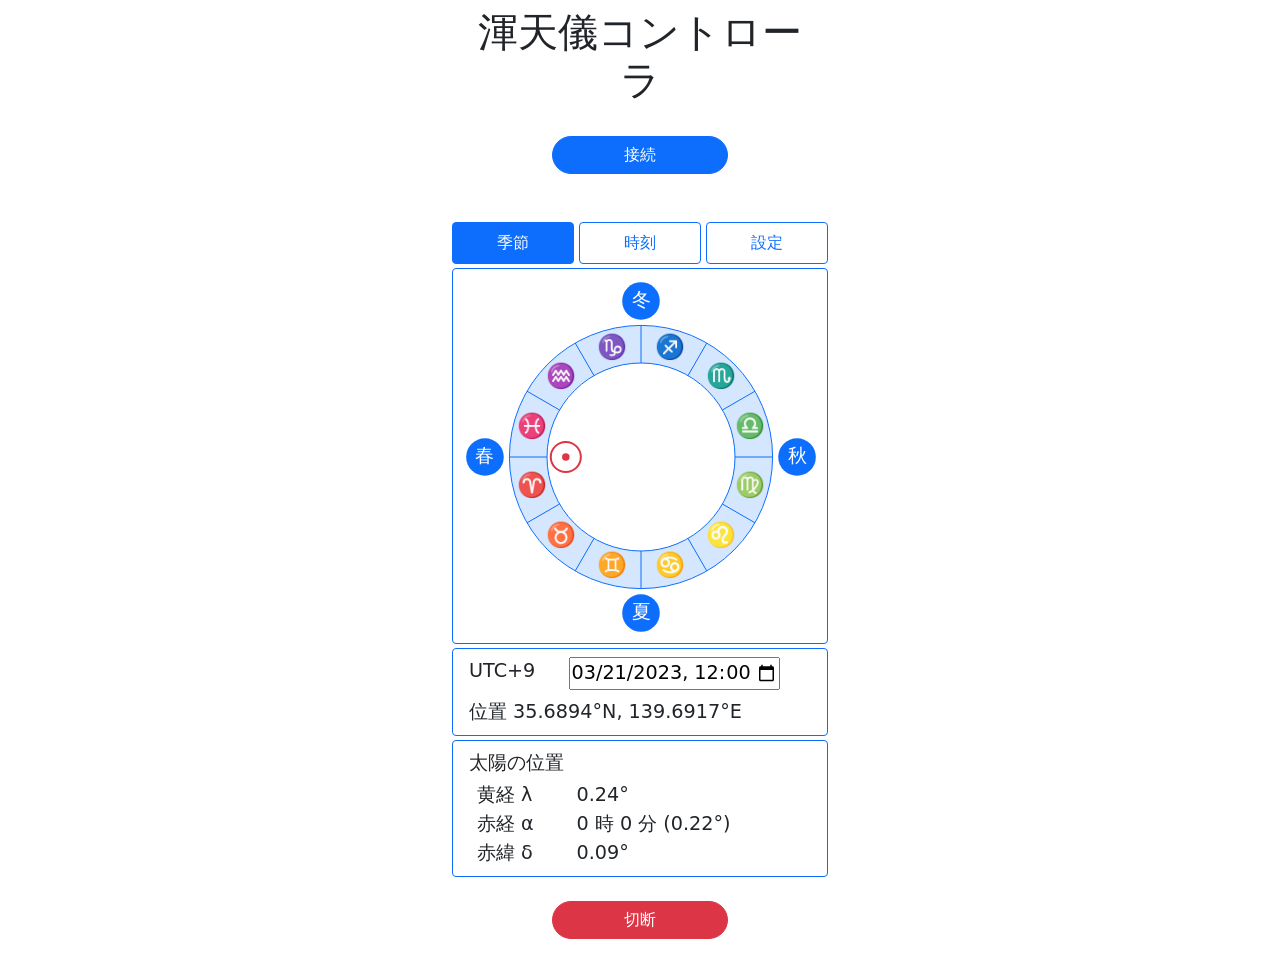
==== app/ArmillarySphereTool/index.html @ a565a13d "rename files" ====
<!doctype html>
<html>
  <head>
    <title>渾天儀コントローラ</title>
    <meta charset="utf-8">
    <meta http-equiv="X-UA-Compatible" content="IE=edge,chrome=1">
    <meta name="viewport" content="width=device-width, minimum-scale=1.0, initial-scale=1, user-scalable=yes">
    <link rel="stylesheet" href="css/bootstrap.min.css" />
    <link rel="stylesheet" href="css/mystyle.css" />
  </head>

  <body>
    <div class="container" style="max-width: 400px">
      <!-- (1) 接続画面 -->
      <div id="panel_connect">
        <div class="row m-2">
          <div class="col text-center"><h1>渾天儀コントローラ</h1></div>
        </div>
        <div class="row my-4 justify-content-center">
          <div class="col-6 mx-0"><div class="d-grid gap-0">
              <button id="btn_connect" class="btn btn-primary rounded-pill">接続</button>
          </div></div>
        </div>
        <div class="row my-4" style="font-size: 1.2rem">
          <div class="col text-center" id="text_connect"></div>
        </div>
      </div> <!-- (1) 接続画面 -->
      
      <!-- (2) メイン画面 -->
      <div id="panel_main">
        <!-- タブ -->
        <ul class="nav nav-pills nav-justified">
          <li class="nav-item">
            <a href="#tab_content1" class="nav-link active" data-bs-toggle="tab" id="tab_season">季節</a>
          </li>
          &nbsp;
          <li class="nav-item">
            <a href="#tab_content2" class="nav-link" data-bs-toggle="tab" id="tab_time">時刻</a>
          </li>
          &nbsp;
          <li class="nav-item">
            <a href="#tab_content3" class="nav-link" data-bs-toggle="tab" id="tab_setting">設定</a>
          </li>
        </ul>

        <!-- タブの中身 -->
        <div class="tab-content">
          <!-- 季節 -->
          <div id="tab_content1" class="tab-pane active border border-primary rounded my-1">
            <canvas id='canvasSeason'></canvas>
          </div>
          <!-- 時刻 -->
          <div id="tab_content2" class="tab-pane border border-primary rounded my-1">
            <canvas id='canvasTime'></canvas>
          </div>
          <!-- 設定 -->
          <div id="tab_content3" class="tab-pane border border-primary rounded my-1">
            <div class="row my-2">
              <div class="col ms-3" style="font-size: 1.2rem">
                タイムゾーン　　UTC 
                <select id="select_timezone" size="1">
                  <option>+12</option><option>+11</option><option>+10</option><option> +9</option><option> +8</option><option> +7</option>
                  <option> +6</option><option> +5</option><option> +4</option><option> +3</option><option> +2</option><option> +1</option>
                  <option> +0</option>
                  <option> -1</option><option> -2</option><option> -3</option><option> -4</option><option> -5</option><option> -6</option>
                  <option> -7</option><option> -8</option><option> -9</option><option>-10</option><option>-11</option><option>-12</option>
                </select>
              </div>
            </div>
            <div class="row my-2">
              <div class="col ms-3" style="font-size: 1.2rem">
                <select id="select_latitude">
                  <option value="north">北緯</option>
                  <option value="south">南緯</option>
                </select>
                <input type="number" id="number_latitude" min="0" max="90" style="width: 6em;">
                度
              </div>
            </div>
            <div class="row my-2">
              <div class="col ms-3" style="font-size: 1.2rem">
                <select id="select_longitude">
                  <option value="east">東経</option>
                  <option value="west">西経</option>
                </select>
                <input type="number" id="number_longitude" min="0" max="180" style="width: 6em;">
                度
              </div>
            </div>
            <div class="row mt-3 mb-2 justify-content-center">
              <div class="col ms-3"><div class="d-grid gap-0">
                <button id="btn_init" class="btn btn-primary rounded-pill">初期位置</button>
              </div></div>
              <div class="col me-3"><div class="d-grid gap-0">
                <button id="btn_stop" class="btn btn-primary rounded-pill">停止</button>
              </div></div>
            </div>
            <div class="row my-2 justify-content-center">
              <div class="col ms-3"><div class="d-grid gap-0">
                <button id="btn_rotation" class="btn btn-primary rounded-pill">自転</button>
              </div></div>
              <div class="col me-3"><div class="d-grid gap-0">
                <button id="btn_revolution" class="btn btn-primary rounded-pill">公転</button>
              </div></div>
            </div>
            <div class="row mt-2 mb-3 justify-content-center">
              <div class="col ms-3"><div class="d-grid gap-0">
                <button id="btn_demo1" class="btn btn-primary rounded-pill">デモ1</button>
              </div></div>
              <div class="col me-3"><div class="d-grid gap-0">
                <button id="btn_demo2" class="btn btn-primary rounded-pill">デモ2</button>
              </div></div>
            </div>

          </div> <!-- 設定 -->
        </div> <!-- タブの中身 -->

        <!-- 日時と位置 -->
        <div id="panel_date_time" class="border border-primary rounded my-1">
          <div class="row my-2">
            <div class="col-3 ms-3" style="font-size: 1.2rem" id="text_timezone"></div>
            <div class="col" style="font-size: 1.2rem">
              <input type='datetime-local' min='1901-01-01T00:00' max='2099-11-31T23:59' id='text_datetime'  style="width: 11em;"/>
            </div>
          </div>
          <div class="row my-2" style="font-size: 1.2rem">
            <div class="col ms-3" id="text_location"></div>
          </div>
        </div>

        <!-- 太陽の位置 -->
        <div id="panel_sun_position" class="border border-primary rounded my-1">
          <div class="row mt-2 mb-1" style="font-size: 1.2rem">
            <div class="col ms-3">太陽の位置</div>
          </div>
          <div class="row my-0" style="font-size: 1.2rem">
            <div class="col-3 ms-4">黄経 λ </div>
            <div class="col" id="text_lambda"></div>
          </div>
          <div class="row my-0" style="font-size: 1.2rem">
            <div class="col-3 ms-4">赤経 α </div>
            <div class="col" id="text_alpha"></div>
          </div>
          <div class="row mb-2" style="font-size: 1.2rem">
            <div class="col-3 ms-4">赤緯 δ </div>
            <div class="col" id="text_delta"></div>
          </div>
        </div>    
        
        <!-- 切断ボタン -->
        <div class="row my-4 justify-content-center">
          <div class="col-6 mx-0"><div class="d-grid gap-0">
              <button id="btn_disconnect" class="btn btn-danger rounded-pill">切断</button>
          </div></div>
        </div>

      </div> <!-- (2) メイン画面 -->

    </div> <!-- div class="container" -->

    <!-- スクリプト -->
    <script src="lib/bootstrap.bundle.min.js"></script>
    <script src="lib/jsframe.min.js"></script>
    <script src="SunCalc.js"></script>
    <script src="ArmilarySphereTool.js"></script>
  </body>
</html>
---- app/ArmillarySphereTool/css/mystyle.css ----
/********** タブの色変更 **********/

/* 開いていないタブ */
.nav-pills .nav-link{
	border: 1px solid #0d6efd; /* 境界線をつける */
}

/* 開いているタブ */
/*
.nav-tabs .nav-link.active{
	background-color: #0d6efd;
	color: white;
}
*/

/* マウスオーバーしているタブ */
/*
.nav-pills > li > a:hover {
	border-color: #0b5ed7;
	background-color: #0b5ed7;
    color: white;
}
*/
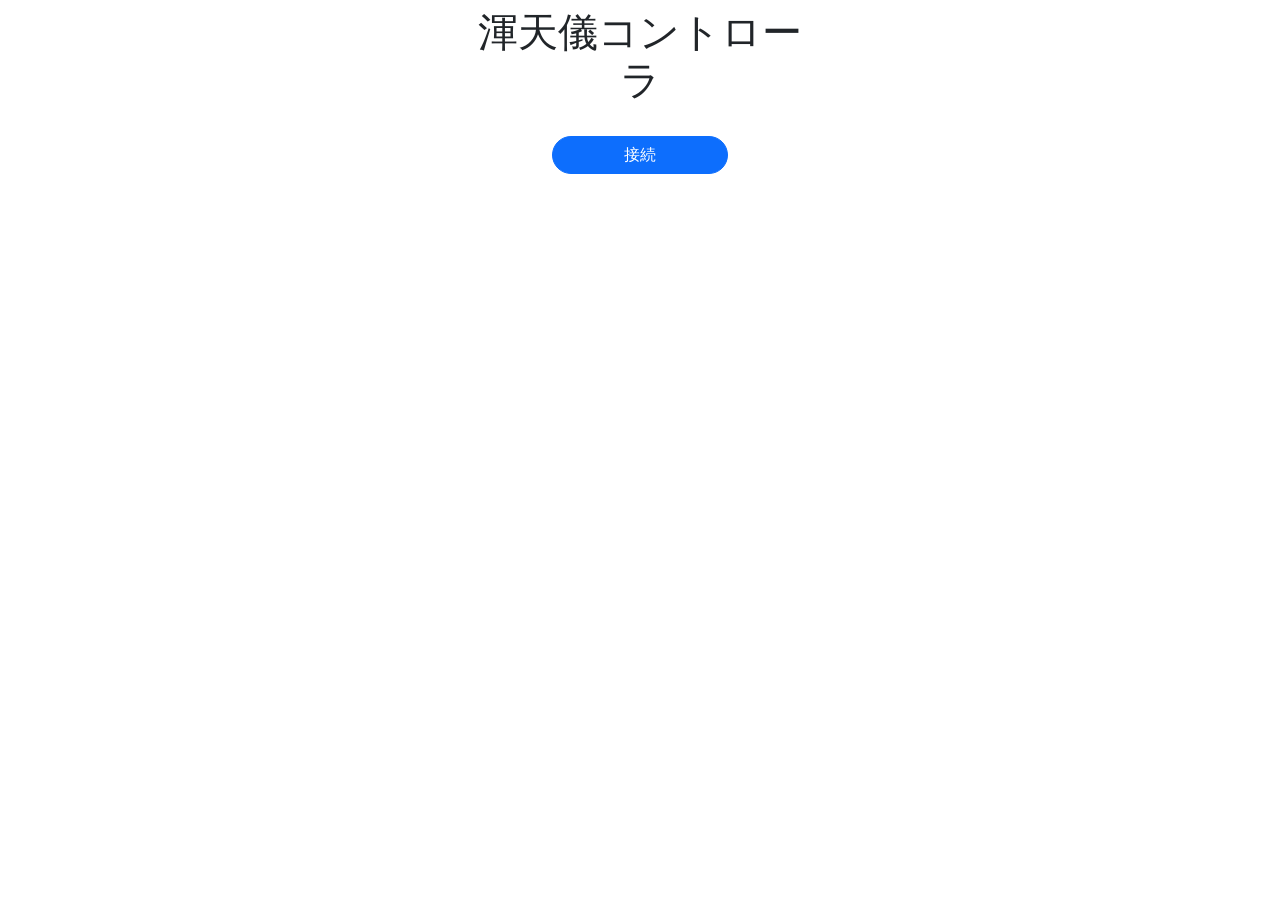
==== commit 409bb2ff: "fix app and firm" ====
--- a/app/ArmillarySphereTool/index.html
+++ b/app/ArmillarySphereTool/index.html
@@ -1,167 +1,167 @@
-<!doctype html>
-<html>
-  <head>
-    <title>渾天儀コントローラ</title>
-    <meta charset="utf-8">
-    <meta http-equiv="X-UA-Compatible" content="IE=edge,chrome=1">
-    <meta name="viewport" content="width=device-width, minimum-scale=1.0, initial-scale=1, user-scalable=yes">
-    <link rel="stylesheet" href="css/bootstrap.min.css" />
-    <link rel="stylesheet" href="css/mystyle.css" />
-  </head>
-
-  <body>
-    <div class="container" style="max-width: 400px">
-      <!-- (1) 接続画面 -->
-      <div id="panel_connect">
-        <div class="row m-2">
-          <div class="col text-center"><h1>渾天儀コントローラ</h1></div>
-        </div>
-        <div class="row my-4 justify-content-center">
-          <div class="col-6 mx-0"><div class="d-grid gap-0">
-              <button id="btn_connect" class="btn btn-primary rounded-pill">接続</button>
-          </div></div>
-        </div>
-        <div class="row my-4" style="font-size: 1.2rem">
-          <div class="col text-center" id="text_connect"></div>
-        </div>
-      </div> <!-- (1) 接続画面 -->
-      
-      <!-- (2) メイン画面 -->
-      <div id="panel_main">
-        <!-- タブ -->
-        <ul class="nav nav-pills nav-justified">
-          <li class="nav-item">
-            <a href="#tab_content1" class="nav-link active" data-bs-toggle="tab" id="tab_season">季節</a>
-          </li>
-          &nbsp;
-          <li class="nav-item">
-            <a href="#tab_content2" class="nav-link" data-bs-toggle="tab" id="tab_time">時刻</a>
-          </li>
-          &nbsp;
-          <li class="nav-item">
-            <a href="#tab_content3" class="nav-link" data-bs-toggle="tab" id="tab_setting">設定</a>
-          </li>
-        </ul>
-
-        <!-- タブの中身 -->
-        <div class="tab-content">
-          <!-- 季節 -->
-          <div id="tab_content1" class="tab-pane active border border-primary rounded my-1">
-            <canvas id='canvasSeason'></canvas>
-          </div>
-          <!-- 時刻 -->
-          <div id="tab_content2" class="tab-pane border border-primary rounded my-1">
-            <canvas id='canvasTime'></canvas>
-          </div>
-          <!-- 設定 -->
-          <div id="tab_content3" class="tab-pane border border-primary rounded my-1">
-            <div class="row my-2">
-              <div class="col ms-3" style="font-size: 1.2rem">
-                タイムゾーン　　UTC 
-                <select id="select_timezone" size="1">
-                  <option>+12</option><option>+11</option><option>+10</option><option> +9</option><option> +8</option><option> +7</option>
-                  <option> +6</option><option> +5</option><option> +4</option><option> +3</option><option> +2</option><option> +1</option>
-                  <option> +0</option>
-                  <option> -1</option><option> -2</option><option> -3</option><option> -4</option><option> -5</option><option> -6</option>
-                  <option> -7</option><option> -8</option><option> -9</option><option>-10</option><option>-11</option><option>-12</option>
-                </select>
-              </div>
-            </div>
-            <div class="row my-2">
-              <div class="col ms-3" style="font-size: 1.2rem">
-                <select id="select_latitude">
-                  <option value="north">北緯</option>
-                  <option value="south">南緯</option>
-                </select>
-                <input type="number" id="number_latitude" min="0" max="90" style="width: 6em;">
-                度
-              </div>
-            </div>
-            <div class="row my-2">
-              <div class="col ms-3" style="font-size: 1.2rem">
-                <select id="select_longitude">
-                  <option value="east">東経</option>
-                  <option value="west">西経</option>
-                </select>
-                <input type="number" id="number_longitude" min="0" max="180" style="width: 6em;">
-                度
-              </div>
-            </div>
-            <div class="row mt-3 mb-2 justify-content-center">
-              <div class="col ms-3"><div class="d-grid gap-0">
-                <button id="btn_init" class="btn btn-primary rounded-pill">初期位置</button>
-              </div></div>
-              <div class="col me-3"><div class="d-grid gap-0">
-                <button id="btn_stop" class="btn btn-primary rounded-pill">停止</button>
-              </div></div>
-            </div>
-            <div class="row my-2 justify-content-center">
-              <div class="col ms-3"><div class="d-grid gap-0">
-                <button id="btn_rotation" class="btn btn-primary rounded-pill">自転</button>
-              </div></div>
-              <div class="col me-3"><div class="d-grid gap-0">
-                <button id="btn_revolution" class="btn btn-primary rounded-pill">公転</button>
-              </div></div>
-            </div>
-            <div class="row mt-2 mb-3 justify-content-center">
-              <div class="col ms-3"><div class="d-grid gap-0">
-                <button id="btn_demo1" class="btn btn-primary rounded-pill">デモ1</button>
-              </div></div>
-              <div class="col me-3"><div class="d-grid gap-0">
-                <button id="btn_demo2" class="btn btn-primary rounded-pill">デモ2</button>
-              </div></div>
-            </div>
-
-          </div> <!-- 設定 -->
-        </div> <!-- タブの中身 -->
-
-        <!-- 日時と位置 -->
-        <div id="panel_date_time" class="border border-primary rounded my-1">
-          <div class="row my-2">
-            <div class="col-3 ms-3" style="font-size: 1.2rem" id="text_timezone"></div>
-            <div class="col" style="font-size: 1.2rem">
-              <input type='datetime-local' min='1901-01-01T00:00' max='2099-11-31T23:59' id='text_datetime'  style="width: 11em;"/>
-            </div>
-          </div>
-          <div class="row my-2" style="font-size: 1.2rem">
-            <div class="col ms-3" id="text_location"></div>
-          </div>
-        </div>
-
-        <!-- 太陽の位置 -->
-        <div id="panel_sun_position" class="border border-primary rounded my-1">
-          <div class="row mt-2 mb-1" style="font-size: 1.2rem">
-            <div class="col ms-3">太陽の位置</div>
-          </div>
-          <div class="row my-0" style="font-size: 1.2rem">
-            <div class="col-3 ms-4">黄経 λ </div>
-            <div class="col" id="text_lambda"></div>
-          </div>
-          <div class="row my-0" style="font-size: 1.2rem">
-            <div class="col-3 ms-4">赤経 α </div>
-            <div class="col" id="text_alpha"></div>
-          </div>
-          <div class="row mb-2" style="font-size: 1.2rem">
-            <div class="col-3 ms-4">赤緯 δ </div>
-            <div class="col" id="text_delta"></div>
-          </div>
-        </div>    
-        
-        <!-- 切断ボタン -->
-        <div class="row my-4 justify-content-center">
-          <div class="col-6 mx-0"><div class="d-grid gap-0">
-              <button id="btn_disconnect" class="btn btn-danger rounded-pill">切断</button>
-          </div></div>
-        </div>
-
-      </div> <!-- (2) メイン画面 -->
-
-    </div> <!-- div class="container" -->
-
-    <!-- スクリプト -->
-    <script src="lib/bootstrap.bundle.min.js"></script>
-    <script src="lib/jsframe.min.js"></script>
-    <script src="SunCalc.js"></script>
-    <script src="ArmilarySphereTool.js"></script>
-  </body>
-</html>
+<!doctype html>
+<html>
+  <head>
+    <title>渾天儀コントローラ</title>
+    <meta charset="utf-8">
+    <meta http-equiv="X-UA-Compatible" content="IE=edge,chrome=1">
+    <meta name="viewport" content="width=device-width, minimum-scale=1.0, initial-scale=1, user-scalable=yes">
+    <link rel="stylesheet" href="css/bootstrap.min.css" />
+    <link rel="stylesheet" href="css/mystyle.css" />
+  </head>
+
+  <body>
+    <div class="container" style="max-width: 400px">
+      <!-- (1) 接続画面 -->
+      <div id="panel_connect">
+        <div class="row m-2">
+          <div class="col text-center"><h1>渾天儀コントローラ</h1></div>
+        </div>
+        <div class="row my-4 justify-content-center">
+          <div class="col-6 mx-0"><div class="d-grid gap-0">
+              <button id="btn_connect" class="btn btn-primary rounded-pill">接続</button>
+          </div></div>
+        </div>
+        <div class="row my-4" style="font-size: 1.2rem">
+          <div class="col text-center" id="text_connect"></div>
+        </div>
+      </div> <!-- (1) 接続画面 -->
+      
+      <!-- (2) メイン画面 -->
+      <div id="panel_main" style="display:none">
+        <!-- タブ -->
+        <ul class="nav nav-pills nav-justified">
+          <li class="nav-item">
+            <a href="#tab_content1" class="nav-link active" data-bs-toggle="tab" id="tab_season">季節</a>
+          </li>
+          &nbsp;
+          <li class="nav-item">
+            <a href="#tab_content2" class="nav-link" data-bs-toggle="tab" id="tab_time">時刻</a>
+          </li>
+          &nbsp;
+          <li class="nav-item">
+            <a href="#tab_content3" class="nav-link" data-bs-toggle="tab" id="tab_setting">設定</a>
+          </li>
+        </ul>
+
+        <!-- タブの中身 -->
+        <div class="tab-content">
+          <!-- 季節 -->
+          <div id="tab_content1" class="tab-pane active border border-primary rounded my-1">
+            <canvas id='canvasSeason'></canvas>
+          </div>
+          <!-- 時刻 -->
+          <div id="tab_content2" class="tab-pane border border-primary rounded my-1">
+            <canvas id='canvasTime'></canvas>
+          </div>
+          <!-- 設定 -->
+          <div id="tab_content3" class="tab-pane border border-primary rounded my-1">
+            <div class="row my-2">
+              <div class="col ms-3" style="font-size: 1.2rem">
+                タイムゾーン　　UTC 
+                <select id="select_timezone" size="1">
+                  <option>+12</option><option>+11</option><option>+10</option><option> +9</option><option> +8</option><option> +7</option>
+                  <option> +6</option><option> +5</option><option> +4</option><option> +3</option><option> +2</option><option> +1</option>
+                  <option> +0</option>
+                  <option> -1</option><option> -2</option><option> -3</option><option> -4</option><option> -5</option><option> -6</option>
+                  <option> -7</option><option> -8</option><option> -9</option><option>-10</option><option>-11</option><option>-12</option>
+                </select>
+              </div>
+            </div>
+            <div class="row my-2">
+              <div class="col ms-3" style="font-size: 1.2rem">
+                <select id="select_latitude">
+                  <option value="north">北緯</option>
+                  <option value="south">南緯</option>
+                </select>
+                <input type="number" id="number_latitude" min="0" max="90" style="width: 6em;">
+                度
+              </div>
+            </div>
+            <div class="row my-2">
+              <div class="col ms-3" style="font-size: 1.2rem">
+                <select id="select_longitude">
+                  <option value="east">東経</option>
+                  <option value="west">西経</option>
+                </select>
+                <input type="number" id="number_longitude" min="0" max="180" style="width: 6em;">
+                度
+              </div>
+            </div>
+            <div class="row mt-3 mb-2 justify-content-center">
+              <div class="col ms-3"><div class="d-grid gap-0">
+                <button id="btn_init" class="btn btn-primary rounded-pill">初期位置</button>
+              </div></div>
+              <div class="col me-3"><div class="d-grid gap-0">
+                <button id="btn_stop" class="btn btn-primary rounded-pill">停止</button>
+              </div></div>
+            </div>
+            <div class="row my-2 justify-content-center">
+              <div class="col ms-3"><div class="d-grid gap-0">
+                <button id="btn_rotation" class="btn btn-primary rounded-pill">自転</button>
+              </div></div>
+              <div class="col me-3"><div class="d-grid gap-0">
+                <button id="btn_revolution" class="btn btn-primary rounded-pill">公転</button>
+              </div></div>
+            </div>
+            <div class="row mt-2 mb-3 justify-content-center">
+              <div class="col ms-3"><div class="d-grid gap-0">
+                <button id="btn_demo1" class="btn btn-primary rounded-pill">デモ1</button>
+              </div></div>
+              <div class="col me-3"><div class="d-grid gap-0">
+                <button id="btn_demo2" class="btn btn-primary rounded-pill">デモ2</button>
+              </div></div>
+            </div>
+
+          </div> <!-- 設定 -->
+        </div> <!-- タブの中身 -->
+
+        <!-- 日時と位置 -->
+        <div id="panel_date_time" class="border border-primary rounded my-1">
+          <div class="row my-2">
+            <div class="col-3 ms-3" style="font-size: 1.2rem" id="text_timezone"></div>
+            <div class="col" style="font-size: 1.2rem">
+              <input type='datetime-local' min='1901-01-01T00:00' max='2099-11-31T23:59' id='text_datetime'  style="width: 11em;"/>
+            </div>
+          </div>
+          <div class="row my-2" style="font-size: 1.2rem">
+            <div class="col ms-3" id="text_location"></div>
+          </div>
+        </div>
+
+        <!-- 太陽の位置 -->
+        <div id="panel_sun_position" class="border border-primary rounded my-1">
+          <div class="row mt-2 mb-1" style="font-size: 1.2rem">
+            <div class="col ms-3">太陽の位置</div>
+          </div>
+          <div class="row my-0" style="font-size: 1.2rem">
+            <div class="col-3 ms-4">黄経 λ </div>
+            <div class="col" id="text_lambda"></div>
+          </div>
+          <div class="row my-0" style="font-size: 1.2rem">
+            <div class="col-3 ms-4">赤経 α </div>
+            <div class="col" id="text_alpha"></div>
+          </div>
+          <div class="row mb-2" style="font-size: 1.2rem">
+            <div class="col-3 ms-4">赤緯 δ </div>
+            <div class="col" id="text_delta"></div>
+          </div>
+        </div>    
+        
+        <!-- 切断ボタン -->
+        <div class="row my-4 justify-content-center">
+          <div class="col-6 mx-0"><div class="d-grid gap-0">
+              <button id="btn_disconnect" class="btn btn-danger rounded-pill">切断</button>
+          </div></div>
+        </div>
+
+      </div> <!-- (2) メイン画面 -->
+
+    </div> <!-- div class="container" -->
+
+    <!-- スクリプト -->
+    <script src="lib/bootstrap.bundle.min.js"></script>
+    <script src="lib/jsframe.min.js"></script>
+    <script src="SunCalc.js"></script>
+    <script src="ArmillarySphereTool.js"></script>
+  </body>
+</html>
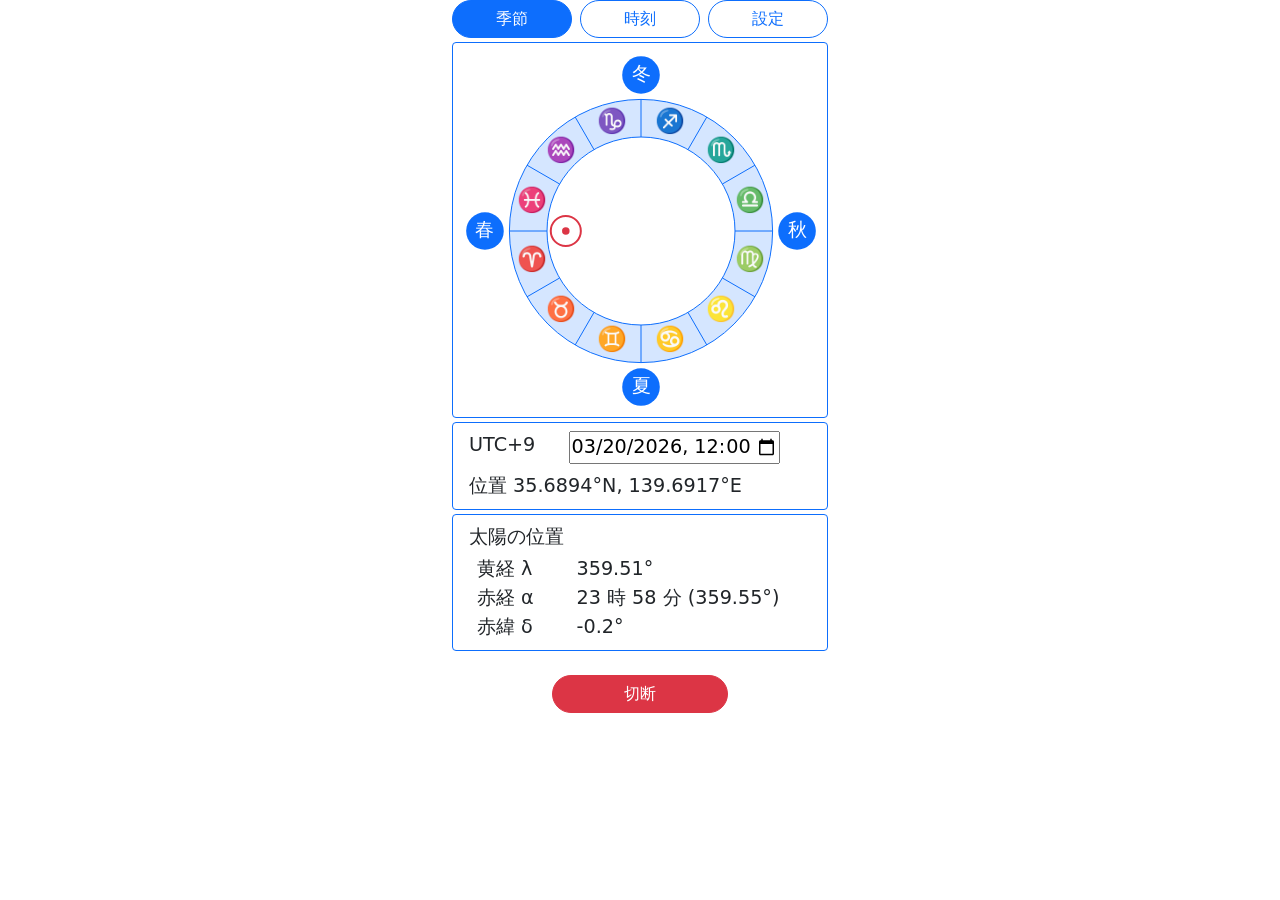
==== commit 1782ec98: "modify WebApp (tab -> button)" ====
--- a/app/ArmillarySphereTool/index.html
+++ b/app/ArmillarySphereTool/index.html
@@ -12,7 +12,7 @@
   <body>
     <div class="container" style="max-width: 400px">
       <!-- (1) 接続画面 -->
-      <div id="panel_connect">
+      <div id="panel_connect" style="display:none">
         <div class="row m-2">
           <div class="col text-center"><h1>渾天儀コントローラ</h1></div>
         </div>
@@ -27,34 +27,32 @@
       </div> <!-- (1) 接続画面 -->
       
       <!-- (2) メイン画面 -->
-      <div id="panel_main" style="display:none">
-        <!-- タブ -->
-        <ul class="nav nav-pills nav-justified">
-          <li class="nav-item">
-            <a href="#tab_content1" class="nav-link active" data-bs-toggle="tab" id="tab_season">季節</a>
-          </li>
-          &nbsp;
-          <li class="nav-item">
-            <a href="#tab_content2" class="nav-link" data-bs-toggle="tab" id="tab_time">時刻</a>
-          </li>
-          &nbsp;
-          <li class="nav-item">
-            <a href="#tab_content3" class="nav-link" data-bs-toggle="tab" id="tab_setting">設定</a>
-          </li>
-        </ul>
+      <div id="panel_main">
+        <!-- 画面切替ボタン -->
+        <div class="row g-2">
+          <div class="col"><div class="d-grid">
+            <button id="tab_season" type="button" class="btn btn-primary rounded-pill">季節</button>
+          </div></div>
+          <div class="col"><div class="d-grid">
+            <button id="tab_time" type="button" class="btn btn-outline-primary rounded-pill">時刻</button>
+          </div></div>
+          <div class="col"><div class="d-grid">
+            <button id="tab_setting" type="button" class="btn btn-outline-primary rounded-pill">設定</button>
+          </div></div>
+        </div>
 
-        <!-- タブの中身 -->
-        <div class="tab-content">
+        <!-- 画面の中身 -->
+        <div id="tab_parent">
           <!-- 季節 -->
-          <div id="tab_content1" class="tab-pane active border border-primary rounded my-1">
+          <div id="tab_content1" style="display:block" class="border border-primary rounded my-1">
             <canvas id='canvasSeason'></canvas>
           </div>
           <!-- 時刻 -->
-          <div id="tab_content2" class="tab-pane border border-primary rounded my-1">
+          <div id="tab_content2" style="display:none" class="border border-primary rounded my-1">
             <canvas id='canvasTime'></canvas>
           </div>
           <!-- 設定 -->
-          <div id="tab_content3" class="tab-pane border border-primary rounded my-1">
+          <div id="tab_content3" style="display:none" class="border border-primary rounded my-1">
             <div class="row my-2">
               <div class="col ms-3" style="font-size: 1.2rem">
                 タイムゾーン　　UTC 
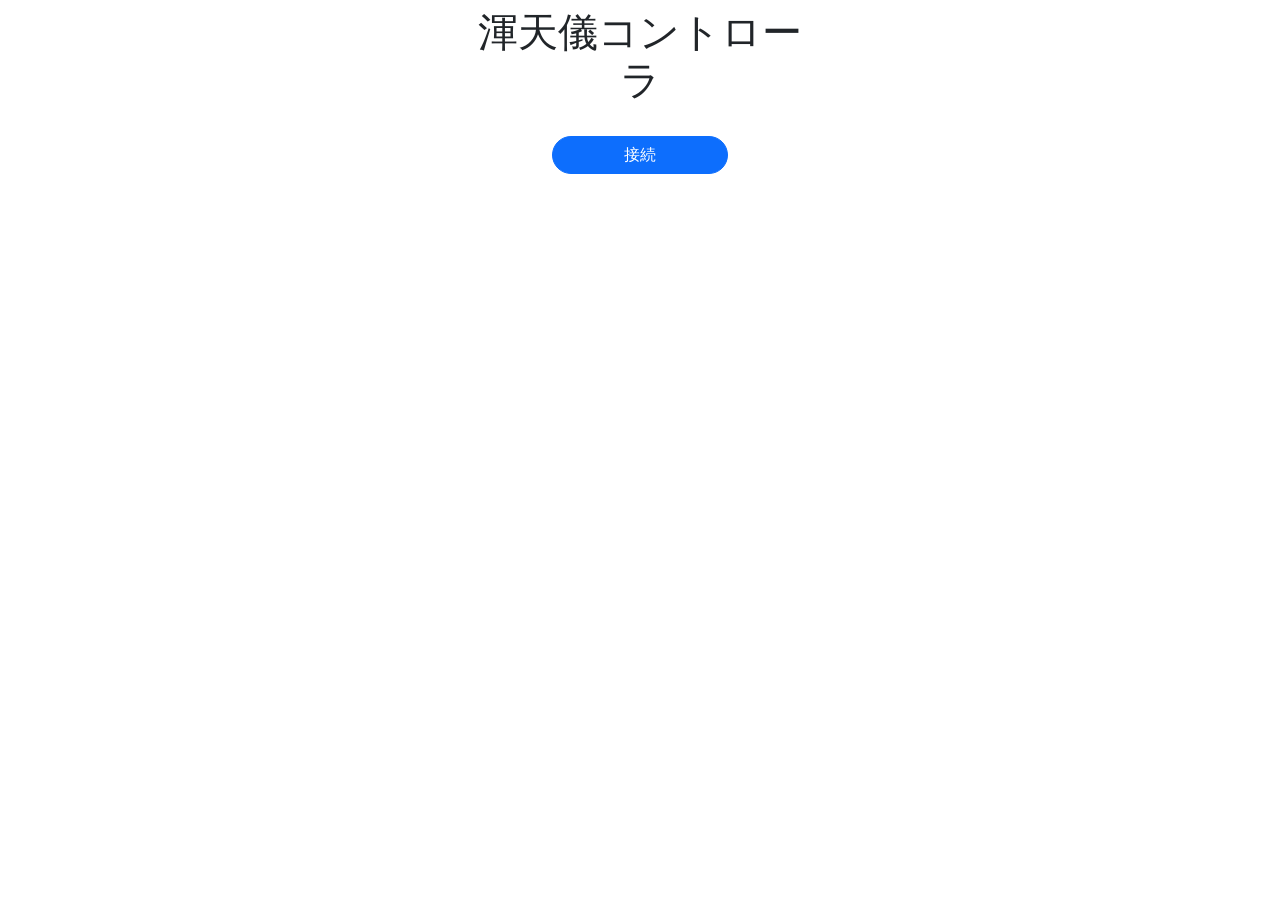
==== commit 75a60cdf: "clean up WebApp source code" ====
--- a/app/ArmillarySphereTool/index.html
+++ b/app/ArmillarySphereTool/index.html
@@ -12,7 +12,7 @@
   <body>
     <div class="container" style="max-width: 400px">
       <!-- (1) 接続画面 -->
-      <div id="panel_connect" style="display:none">
+      <div id="panel_connect">
         <div class="row m-2">
           <div class="col text-center"><h1>渾天儀コントローラ</h1></div>
         </div>
@@ -27,32 +27,32 @@
       </div> <!-- (1) 接続画面 -->
       
       <!-- (2) メイン画面 -->
-      <div id="panel_main">
+      <div id="panel_main" style="display:none">
         <!-- 画面切替ボタン -->
         <div class="row g-2">
           <div class="col"><div class="d-grid">
-            <button id="tab_season" type="button" class="btn btn-primary rounded-pill">季節</button>
+            <button id="btn_season" type="button" class="btn btn-primary rounded-3">季節</button>
           </div></div>
           <div class="col"><div class="d-grid">
-            <button id="tab_time" type="button" class="btn btn-outline-primary rounded-pill">時刻</button>
+            <button id="btn_time" type="button" class="btn btn-outline-primary rounded-3">時刻</button>
           </div></div>
           <div class="col"><div class="d-grid">
-            <button id="tab_setting" type="button" class="btn btn-outline-primary rounded-pill">設定</button>
+            <button id="btn_setting" type="button" class="btn btn-outline-primary rounded-3">設定</button>
           </div></div>
         </div>
 
         <!-- 画面の中身 -->
         <div id="tab_parent">
           <!-- 季節 -->
-          <div id="tab_content1" style="display:block" class="border border-primary rounded my-1">
+          <div id="tab_season" style="display:block" class="border border-primary rounded my-1">
             <canvas id='canvasSeason'></canvas>
           </div>
           <!-- 時刻 -->
-          <div id="tab_content2" style="display:none" class="border border-primary rounded my-1">
+          <div id="tab_time" style="display:none" class="border border-primary rounded my-1">
             <canvas id='canvasTime'></canvas>
           </div>
           <!-- 設定 -->
-          <div id="tab_content3" style="display:none" class="border border-primary rounded my-1">
+          <div id="tab_setting" style="display:none" class="border border-primary rounded my-1">
             <div class="row my-2">
               <div class="col ms-3" style="font-size: 1.2rem">
                 タイムゾーン　　UTC 
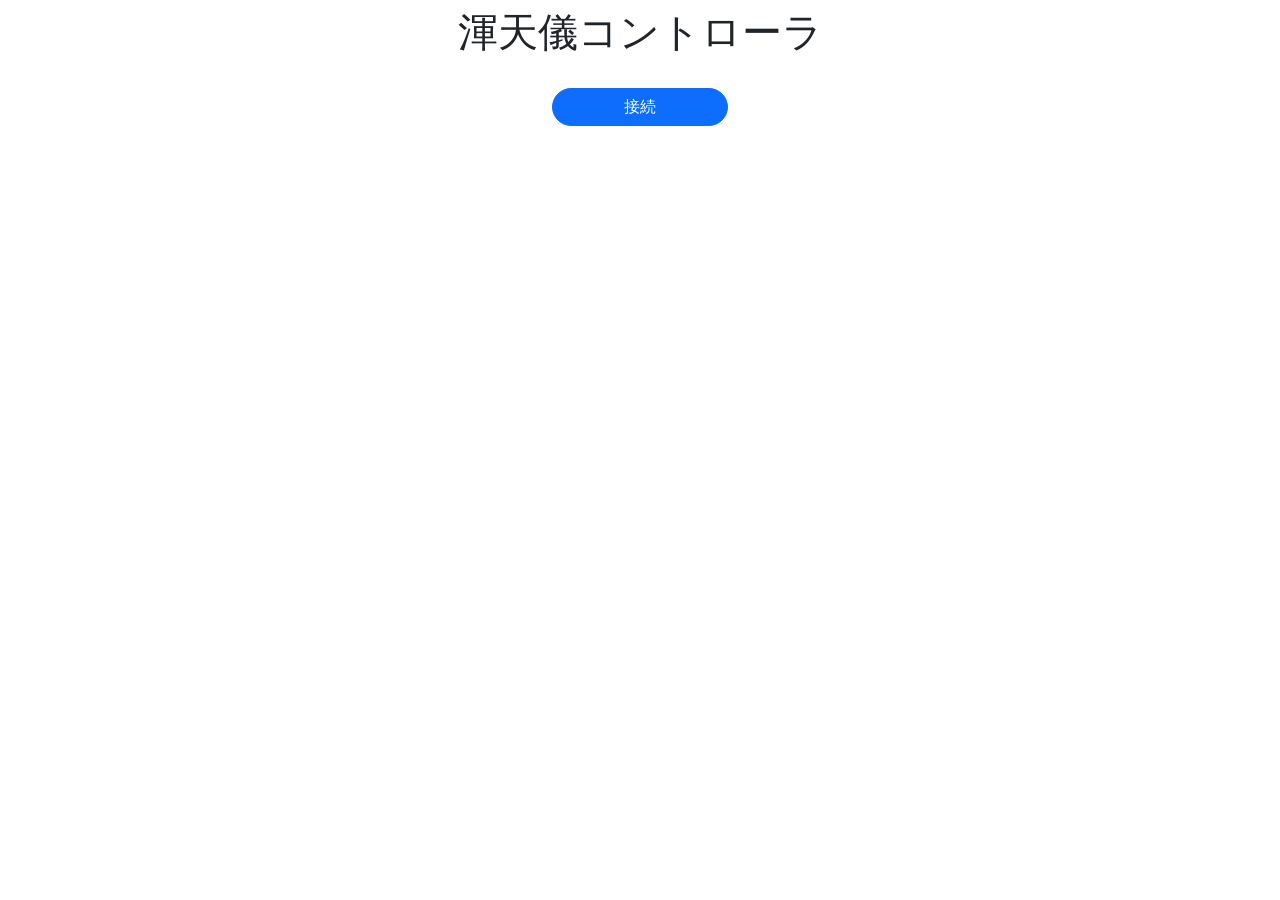
==== commit 1f49ef9b: "modify WebApp (UI design)" ====
--- a/app/ArmillarySphereTool/index.html
+++ b/app/ArmillarySphereTool/index.html
@@ -10,14 +10,14 @@
   </head>
 
   <body>
-    <div class="container" style="max-width: 400px">
+    <div class="container" style="max-width: 800px">
       <!-- (1) 接続画面 -->
       <div id="panel_connect">
         <div class="row m-2">
           <div class="col text-center"><h1>渾天儀コントローラ</h1></div>
         </div>
         <div class="row my-4 justify-content-center">
-          <div class="col-6 mx-0"><div class="d-grid gap-0">
+          <div class="col-3 mx-0"><div class="d-grid gap-0">
               <button id="btn_connect" class="btn btn-primary rounded-pill">接続</button>
           </div></div>
         </div>
@@ -28,127 +28,132 @@
       
       <!-- (2) メイン画面 -->
       <div id="panel_main" style="display:none">
-        <!-- 画面切替ボタン -->
+        <!-- (2.1) 季節・時刻 -->
         <div class="row g-2">
-          <div class="col"><div class="d-grid">
-            <button id="btn_season" type="button" class="btn btn-primary rounded-3">季節</button>
-          </div></div>
-          <div class="col"><div class="d-grid">
-            <button id="btn_time" type="button" class="btn btn-outline-primary rounded-3">時刻</button>
-          </div></div>
-          <div class="col"><div class="d-grid">
-            <button id="btn_setting" type="button" class="btn btn-outline-primary rounded-3">設定</button>
-          </div></div>
-        </div>
-
-        <!-- 画面の中身 -->
-        <div id="tab_parent">
-          <!-- 季節 -->
-          <div id="tab_season" style="display:block" class="border border-primary rounded my-1">
-            <canvas id='canvasSeason'></canvas>
-          </div>
-          <!-- 時刻 -->
-          <div id="tab_time" style="display:none" class="border border-primary rounded my-1">
-            <canvas id='canvasTime'></canvas>
-          </div>
-          <!-- 設定 -->
-          <div id="tab_setting" style="display:none" class="border border-primary rounded my-1">
-            <div class="row my-2">
-              <div class="col ms-3" style="font-size: 1.2rem">
-                タイムゾーン　　UTC 
-                <select id="select_timezone" size="1">
-                  <option>+12</option><option>+11</option><option>+10</option><option> +9</option><option> +8</option><option> +7</option>
-                  <option> +6</option><option> +5</option><option> +4</option><option> +3</option><option> +2</option><option> +1</option>
-                  <option> +0</option>
-                  <option> -1</option><option> -2</option><option> -3</option><option> -4</option><option> -5</option><option> -6</option>
-                  <option> -7</option><option> -8</option><option> -9</option><option>-10</option><option>-11</option><option>-12</option>
-                </select>
-              </div>
-            </div>
-            <div class="row my-2">
-              <div class="col ms-3" style="font-size: 1.2rem">
-                <select id="select_latitude">
-                  <option value="north">北緯</option>
-                  <option value="south">南緯</option>
-                </select>
-                <input type="number" id="number_latitude" min="0" max="90" style="width: 6em;">
-                度
-              </div>
-            </div>
-            <div class="row my-2">
-              <div class="col ms-3" style="font-size: 1.2rem">
-                <select id="select_longitude">
-                  <option value="east">東経</option>
-                  <option value="west">西経</option>
-                </select>
-                <input type="number" id="number_longitude" min="0" max="180" style="width: 6em;">
-                度
-              </div>
-            </div>
-            <div class="row mt-3 mb-2 justify-content-center">
-              <div class="col ms-3"><div class="d-grid gap-0">
-                <button id="btn_init" class="btn btn-primary rounded-pill">初期位置</button>
-              </div></div>
-              <div class="col me-3"><div class="d-grid gap-0">
-                <button id="btn_stop" class="btn btn-primary rounded-pill">停止</button>
-              </div></div>
-            </div>
-            <div class="row my-2 justify-content-center">
-              <div class="col ms-3"><div class="d-grid gap-0">
-                <button id="btn_rotation" class="btn btn-primary rounded-pill">自転</button>
-              </div></div>
-              <div class="col me-3"><div class="d-grid gap-0">
-                <button id="btn_revolution" class="btn btn-primary rounded-pill">公転</button>
-              </div></div>
-            </div>
-            <div class="row mt-2 mb-3 justify-content-center">
-              <div class="col ms-3"><div class="d-grid gap-0">
-                <button id="btn_demo1" class="btn btn-primary rounded-pill">デモ1</button>
-              </div></div>
-              <div class="col me-3"><div class="d-grid gap-0">
-                <button id="btn_demo2" class="btn btn-primary rounded-pill">デモ2</button>
-              </div></div>
-            </div>
-
-          </div> <!-- 設定 -->
-        </div> <!-- タブの中身 -->
-
-        <!-- 日時と位置 -->
-        <div id="panel_date_time" class="border border-primary rounded my-1">
-          <div class="row my-2">
-            <div class="col-3 ms-3" style="font-size: 1.2rem" id="text_timezone"></div>
-            <div class="col" style="font-size: 1.2rem">
-              <input type='datetime-local' min='1901-01-01T00:00' max='2099-11-31T23:59' id='text_datetime'  style="width: 11em;"/>
+          <!-- (2.1.L) 季節 -->
+          <div class="col-12 col-md-6">
+            <div id="tab_season" style="display:block" class="border border-primary rounded my-1">
+              <canvas id='canvasSeason'></canvas>
             </div>
           </div>
-          <div class="row my-2" style="font-size: 1.2rem">
-            <div class="col ms-3" id="text_location"></div>
+          <!-- (2.1.R) 時刻 -->
+          <div class="col-12 col-md-6">
+            <div id="tab_time" style="display:block" class="border border-primary rounded my-1">
+              <canvas id='canvasTime'></canvas>
+            </div>
           </div>
         </div>
 
-        <!-- 太陽の位置 -->
-        <div id="panel_sun_position" class="border border-primary rounded my-1">
-          <div class="row mt-2 mb-1" style="font-size: 1.2rem">
-            <div class="col ms-3">太陽の位置</div>
+        <!-- (2.2) 設定 -->
+        <div class="row justify-content-center">
+        <div class="col-12 col-md-6">
+        <div id="tab_setting" style="display:none" class="border border-primary rounded my-1">
+          <div class="row my-2">
+            <div class="col ms-3" style="font-size: 1.2rem">
+              タイムゾーン　　UTC 
+              <select id="select_timezone" size="1">
+                <option>+12</option><option>+11</option><option>+10</option><option> +9</option><option> +8</option><option> +7</option>
+                <option> +6</option><option> +5</option><option> +4</option><option> +3</option><option> +2</option><option> +1</option>
+                <option> +0</option>
+                <option> -1</option><option> -2</option><option> -3</option><option> -4</option><option> -5</option><option> -6</option>
+                <option> -7</option><option> -8</option><option> -9</option><option>-10</option><option>-11</option><option>-12</option>
+              </select>
+            </div>
           </div>
-          <div class="row my-0" style="font-size: 1.2rem">
-            <div class="col-3 ms-4">黄経 λ </div>
-            <div class="col" id="text_lambda"></div>
+          <div class="row my-2">
+            <div class="col ms-3" style="font-size: 1.2rem">
+              <select id="select_latitude">
+                <option value="north">北緯</option>
+                <option value="south">南緯</option>
+              </select>
+              <input type="number" id="number_latitude" min="0" max="90" style="width: 6em;">
+              度
+            </div>
           </div>
-          <div class="row my-0" style="font-size: 1.2rem">
-            <div class="col-3 ms-4">赤経 α </div>
-            <div class="col" id="text_alpha"></div>
+          <div class="row my-2">
+            <div class="col ms-3" style="font-size: 1.2rem">
+              <select id="select_longitude">
+                <option value="east">東経</option>
+                <option value="west">西経</option>
+              </select>
+              <input type="number" id="number_longitude" min="0" max="180" style="width: 6em;">
+              度
+            </div>
           </div>
-          <div class="row mb-2" style="font-size: 1.2rem">
-            <div class="col-3 ms-4">赤緯 δ </div>
-            <div class="col" id="text_delta"></div>
+          <div class="row mt-3 mb-2 justify-content-center">
+            <div class="col ms-3"><div class="d-grid gap-0">
+              <button id="btn_init" class="btn btn-primary rounded-pill">初期位置</button>
+            </div></div>
+            <div class="col me-3"><div class="d-grid gap-0">
+              <button id="btn_stop" class="btn btn-primary rounded-pill">停止</button>
+            </div></div>
           </div>
-        </div>    
+          <div class="row my-2 justify-content-center">
+            <div class="col ms-3"><div class="d-grid gap-0">
+              <button id="btn_rotation" class="btn btn-primary rounded-pill">自転</button>
+            </div></div>
+            <div class="col me-3"><div class="d-grid gap-0">
+              <button id="btn_revolution" class="btn btn-primary rounded-pill">公転</button>
+            </div></div>
+          </div>
+          <div class="row mt-2 mb-3 justify-content-center">
+            <div class="col ms-3"><div class="d-grid gap-0">
+              <button id="btn_demo1" class="btn btn-primary rounded-pill">デモ1</button>
+            </div></div>
+            <div class="col me-3"><div class="d-grid gap-0">
+              <button id="btn_demo2" class="btn btn-primary rounded-pill">デモ2</button>
+            </div></div>
+          </div>
+        </div>
+        </div>
+        </div><!-- (2.2) 設定 -->
+
+        <!-- (2.3) 日時と位置・太陽の位置 -->
+        <div class="row g-2">
+          <!-- (2.3.L) 日時と位置 -->
+          <div class="col-12 col-md-6">
+            <div id="panel_date_time" style="display:block" class="border border-primary rounded my-1">
+              <div class="row my-2">
+                <div class="col-3 ms-3" style="font-size: 1.2rem" id="text_timezone"></div>
+                <div class="col" style="font-size: 1.2rem">
+                  <input type='datetime-local' min='1901-01-01T00:00' max='2099-11-31T23:59' id='text_datetime'  style="width: 11em;"/>
+                </div>
+              </div>
+              <div class="row my-2" style="font-size: 1.2rem">
+                <div class="col ms-3" id="text_location"></div>
+              </div>
+            </div>
+          </div>
+
+          <!-- (2.3.R) 太陽の位置 -->
+          <div class="col-12 col-md-6">
+            <div id="panel_sun_position" style="display:block" class="border border-primary rounded my-1">
+              <div class="row mt-2 mb-1" style="font-size: 1.2rem">
+                <div class="col ms-3">太陽の位置</div>
+              </div>
+              <div class="row my-0" style="font-size: 1.2rem">
+                <div class="col-3 ms-4">黄経 λ </div>
+                <div class="col" id="text_lambda"></div>
+              </div>
+              <div class="row my-0" style="font-size: 1.2rem">
+                <div class="col-3 ms-4">赤経 α </div>
+                <div class="col" id="text_alpha"></div>
+              </div>
+              <div class="row mb-2" style="font-size: 1.2rem">
+                <div class="col-3 ms-4">赤緯 δ </div>
+                <div class="col" id="text_delta"></div>
+              </div>
+            </div>
+          </div>
+        </div> <!-- (2.3) 日時と位置・太陽の位置 -->
         
-        <!-- 切断ボタン -->
-        <div class="row my-4 justify-content-center">
-          <div class="col-6 mx-0"><div class="d-grid gap-0">
-              <button id="btn_disconnect" class="btn btn-danger rounded-pill">切断</button>
+        <!-- (2.4) 切替・切断ボタン -->
+        <div class="row col-12 col-md-6 mx-auto my-4 justify-content-center">
+          <div class="col-6 px-2"><div class="d-grid">
+            <button id="btn_screen_toggle" type="button" class="btn btn-primary rounded-pill">設定</button>
+          </div></div>
+          <div class="col-6 px-2"><div class="d-grid">
+            <button id="btn_disconnect" class="btn btn-danger rounded-pill">切断</button>
           </div></div>
         </div>
 
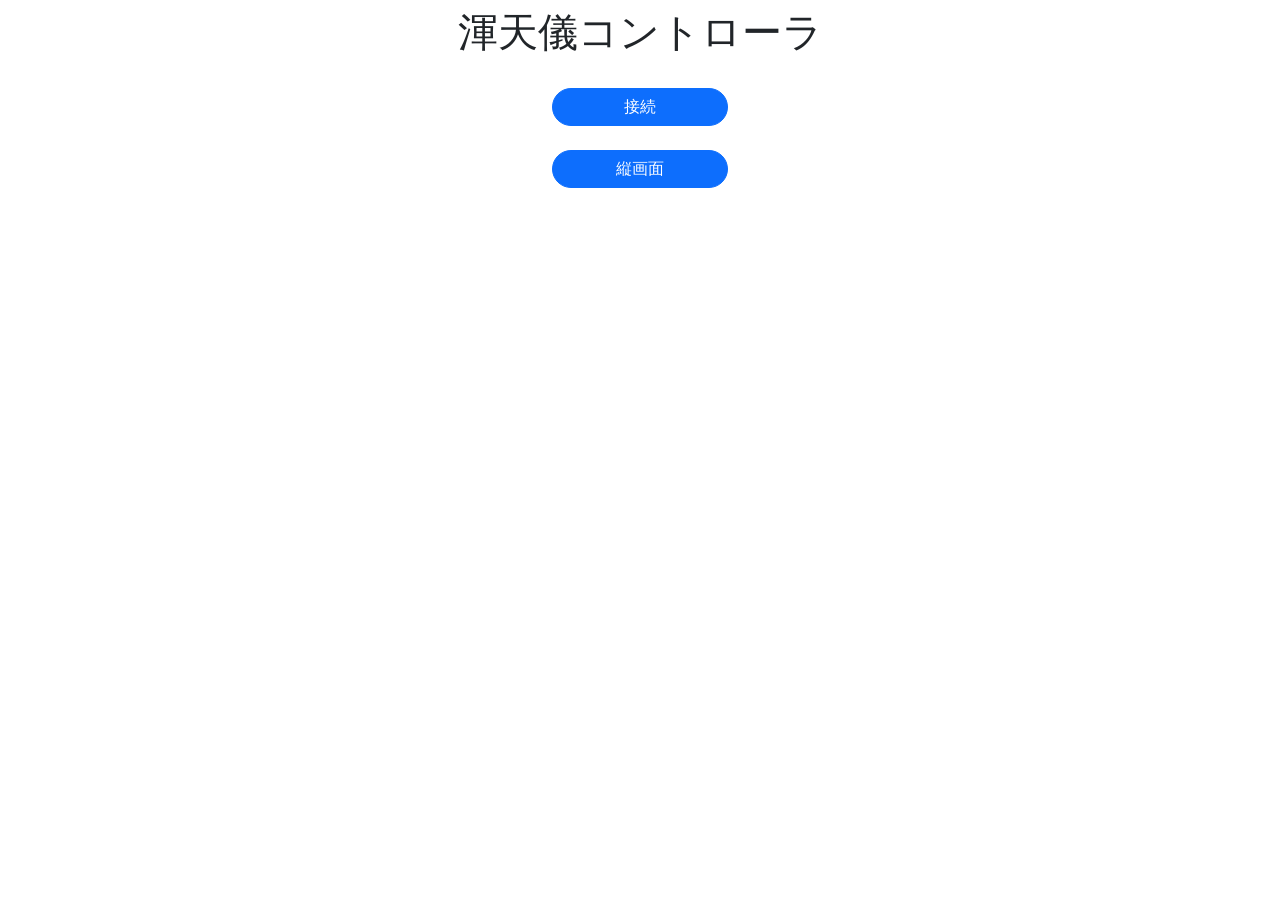
==== commit 908a9a94: "modify WebApp (UI design)" ====
--- a/app/ArmillarySphereTool/index.html
+++ b/app/ArmillarySphereTool/index.html
@@ -19,6 +19,12 @@
         <div class="row my-4 justify-content-center">
           <div class="col-3 mx-0"><div class="d-grid gap-0">
               <button id="btn_connect" class="btn btn-primary rounded-pill">接続</button>
+          </div></div>
+        </div>
+        <div class="row my-4 justify-content-center">
+          <div class="col-3 mx-0"><div class="d-grid gap-0">
+              <button id="btn_change" class="btn btn-primary rounded-pill" 
+                onclick="location.href='./index2.html'">縦画面</button>
           </div></div>
         </div>
         <div class="row my-4" style="font-size: 1.2rem">
